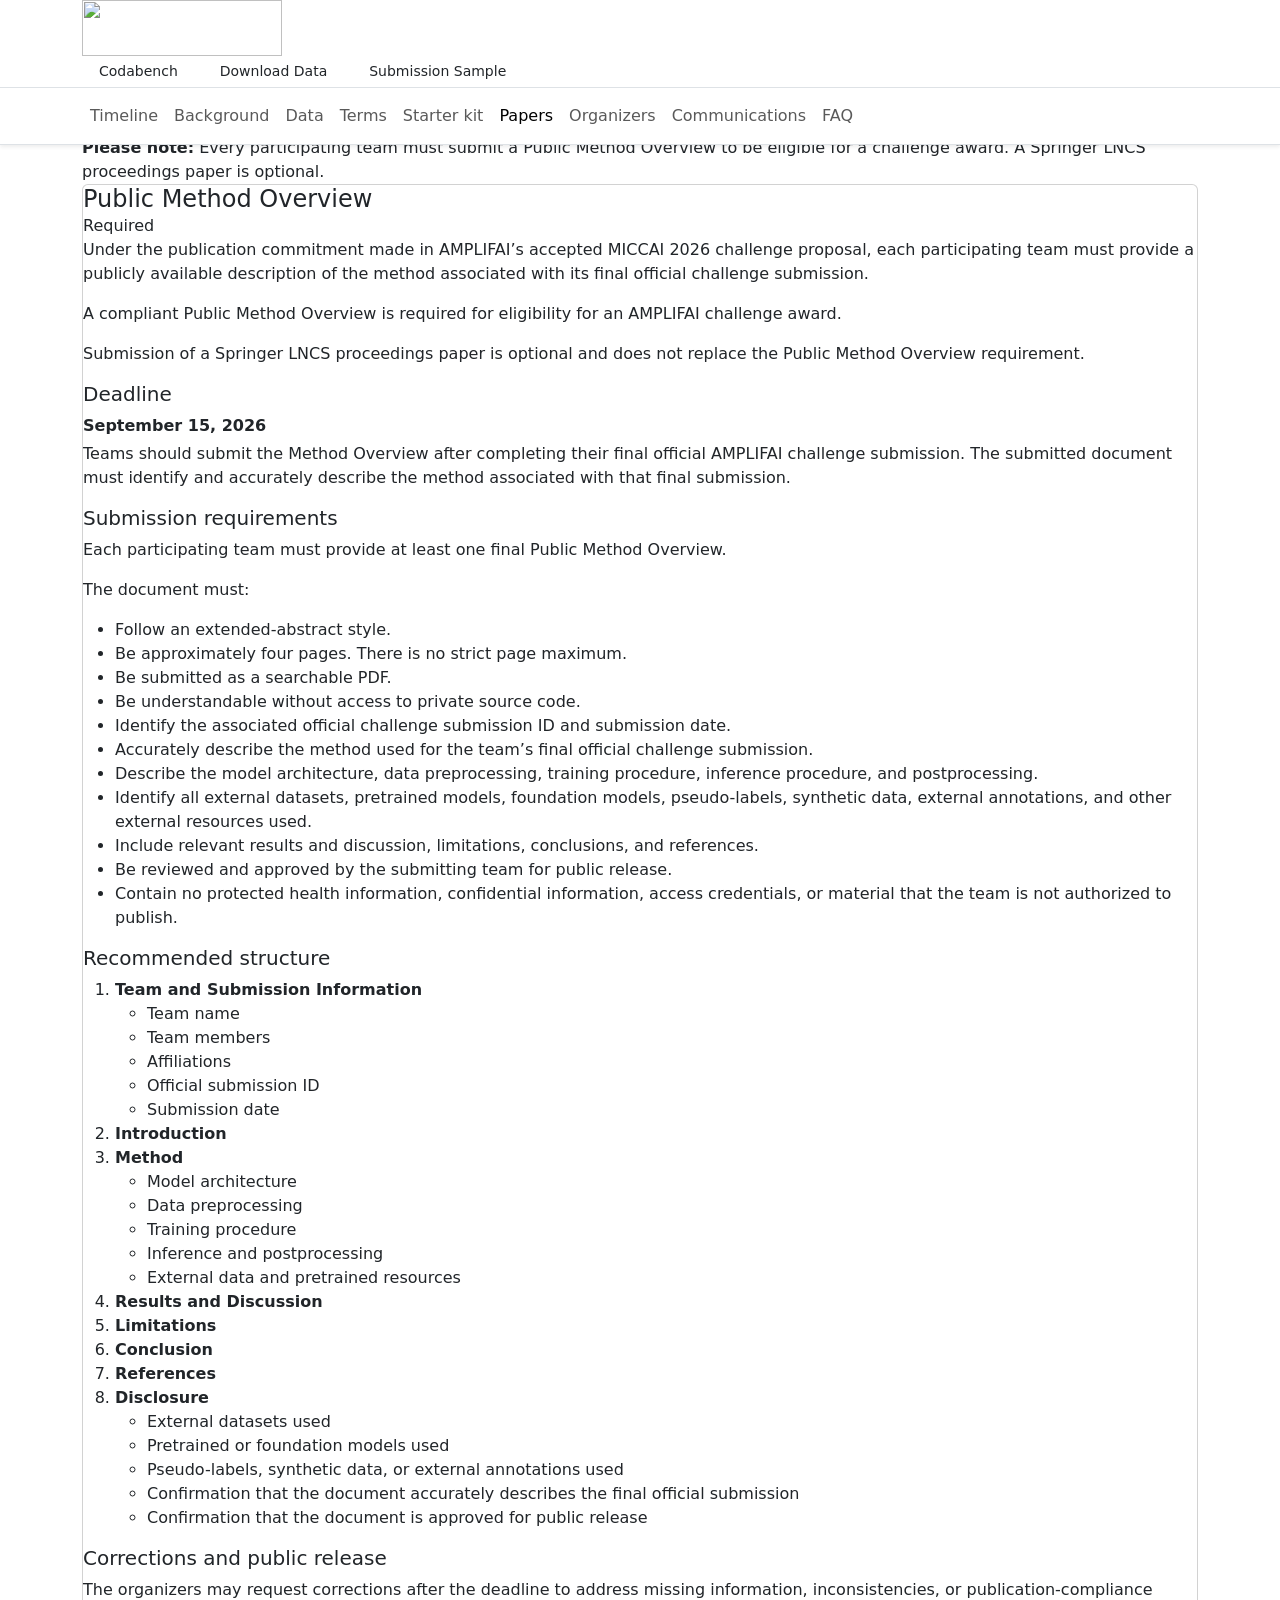
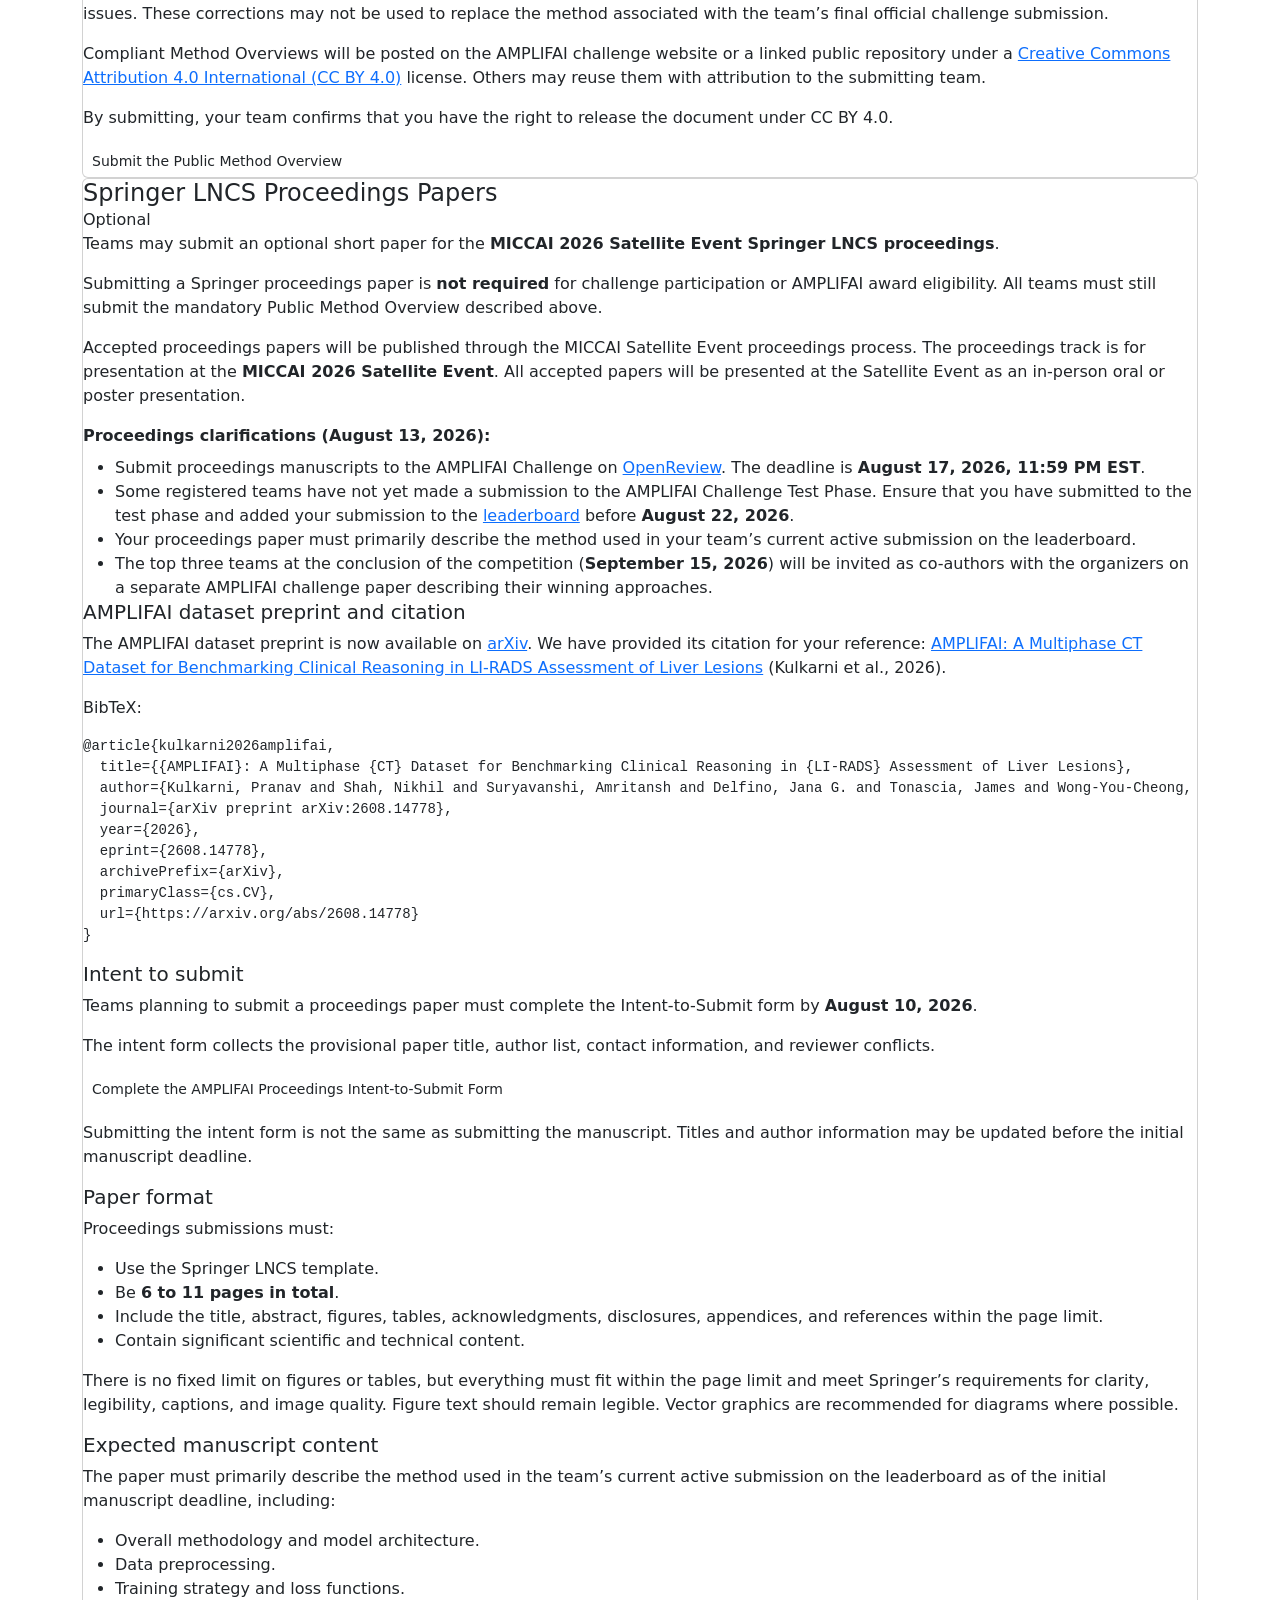
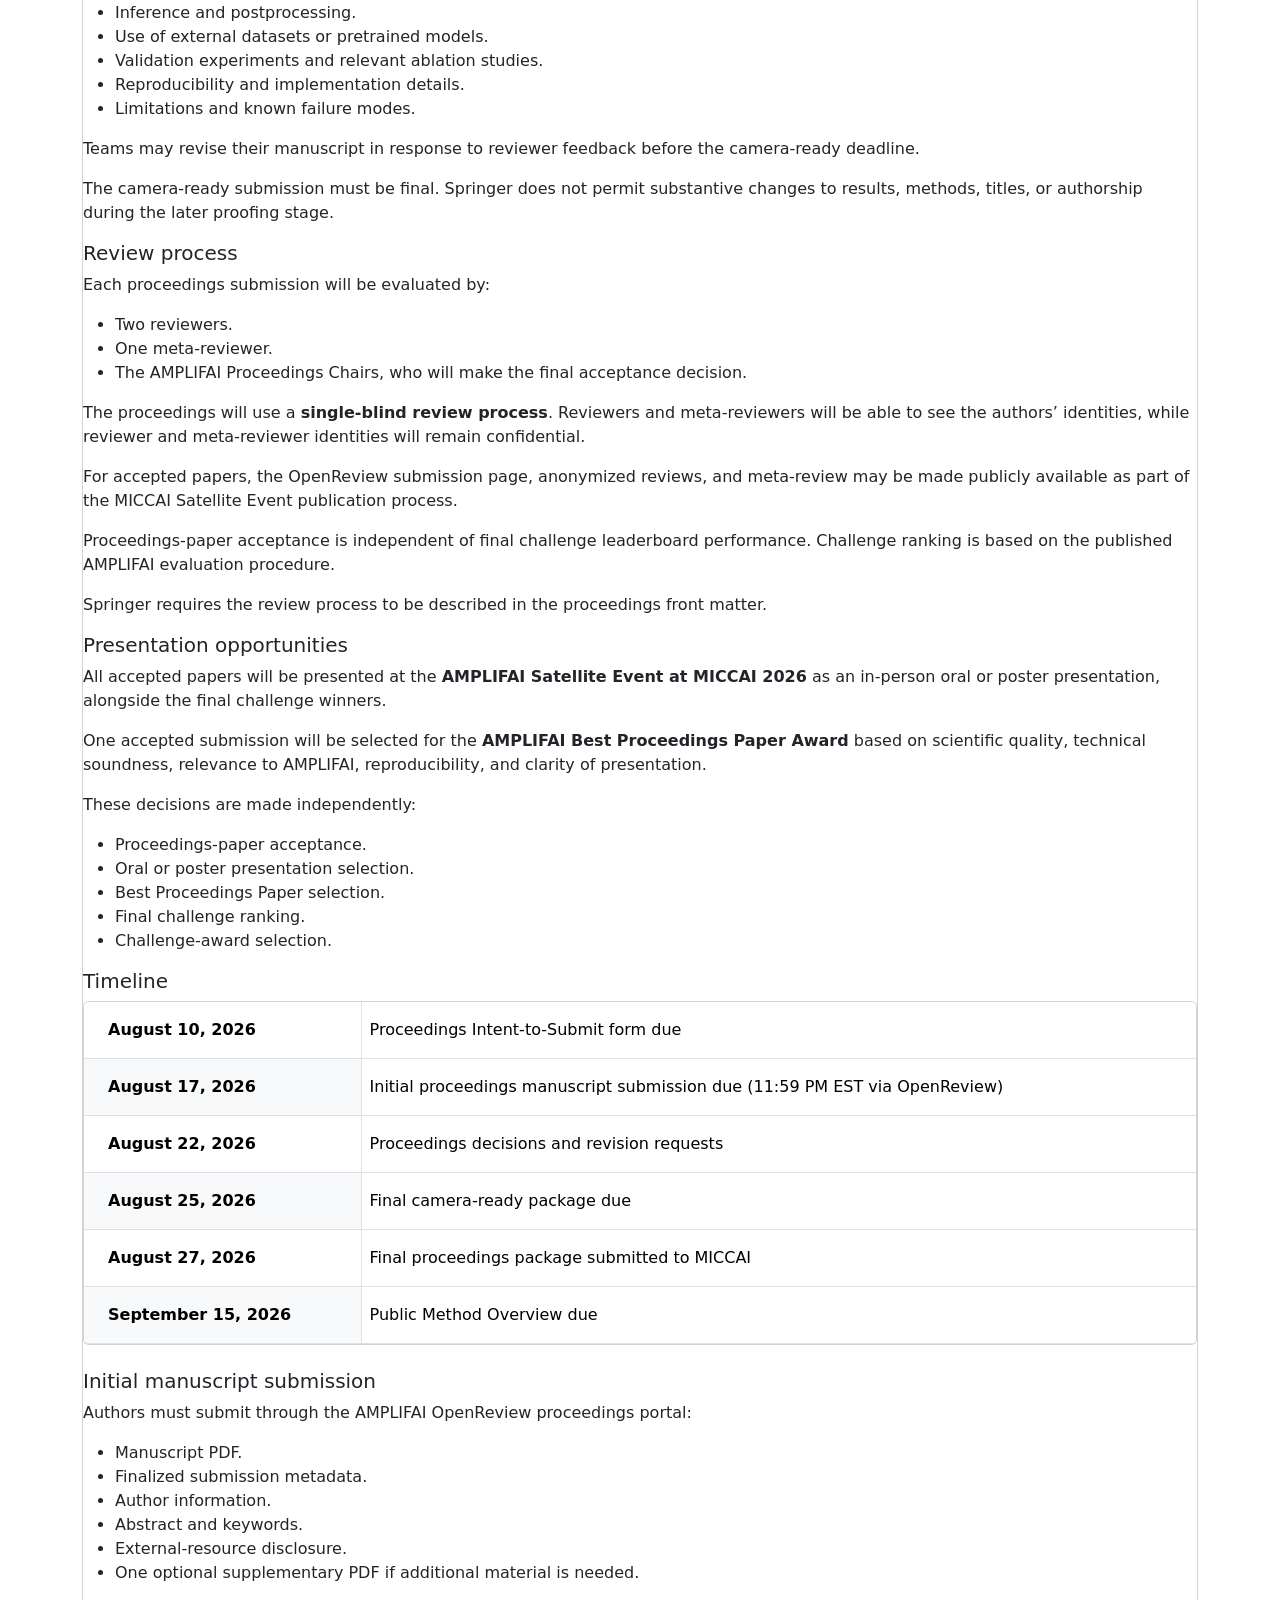
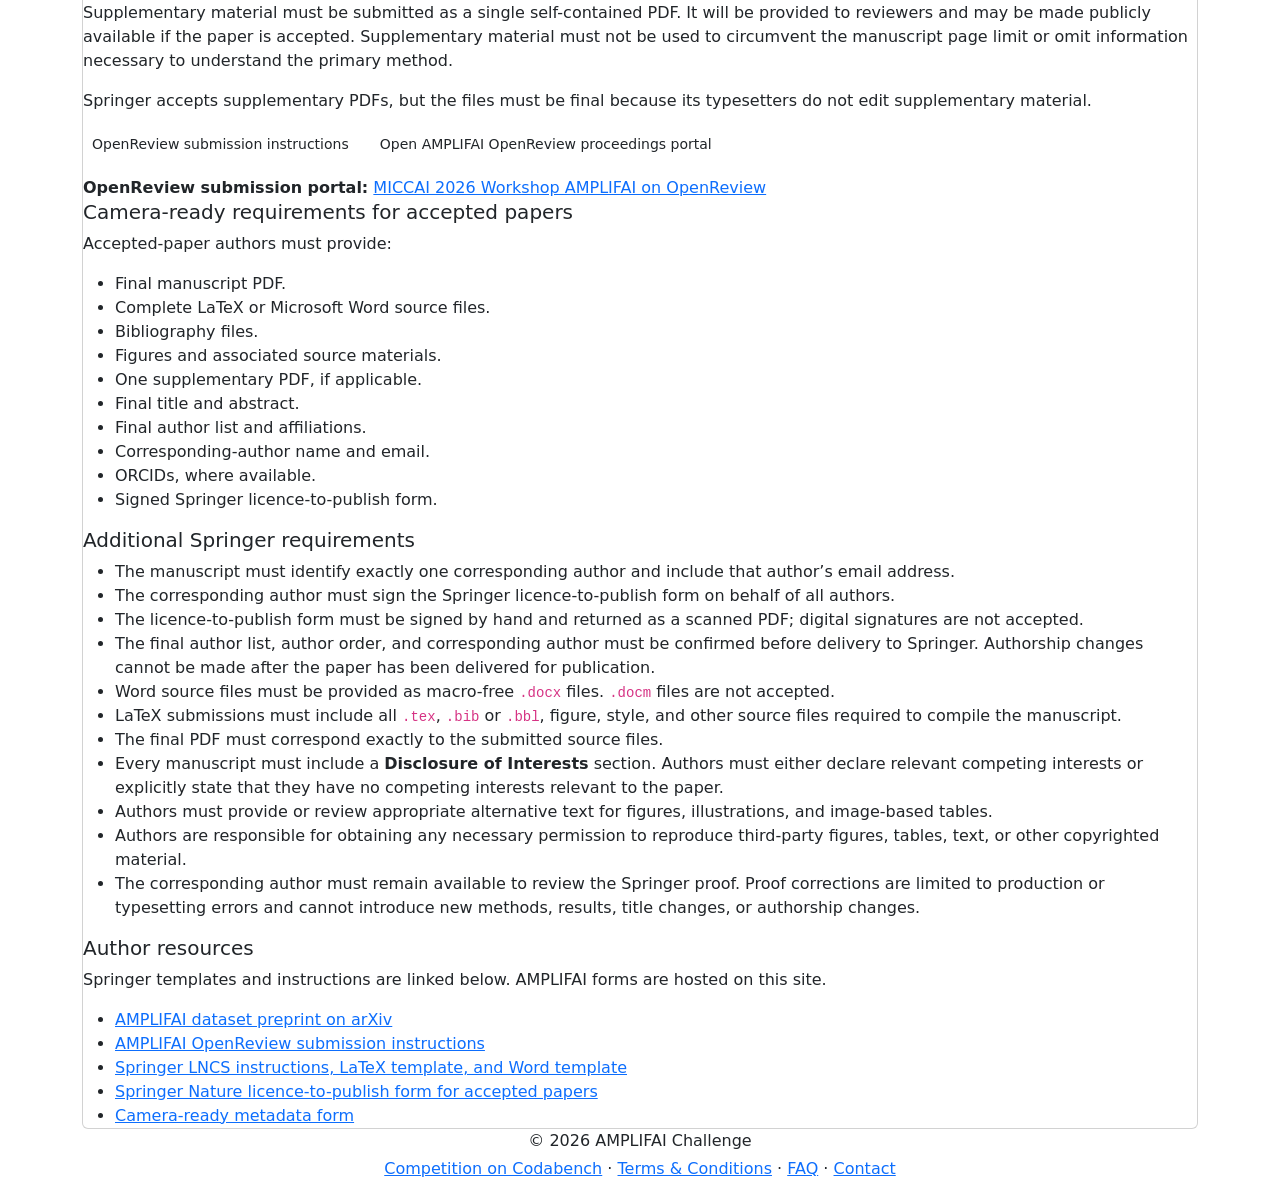
==== papers.html @ d0c2d59b "Updated licence to publish" ====
<!DOCTYPE html>
<html lang="en">
  <head>
    <meta charset="utf-8" />
    <meta name="viewport" content="width=device-width, initial-scale=1" />
    <title>Papers - AMPLIFAI Challenge</title>
    <link rel="icon" href="assets/img/favicon.svg" type="image/svg+xml" />
    <link rel="icon" href="assets/img/favicon.png" type="image/png" />
    <link rel="apple-touch-icon" href="assets/img/favicon.png" />

    <link rel="preconnect" href="https://fonts.googleapis.com" />
    <link rel="preconnect" href="https://fonts.gstatic.com" crossorigin />
    <link
      href="https://fonts.googleapis.com/css2?family=Outfit:wght@500;700&family=Source+Sans+3:wght@400;600&display=swap"
      rel="stylesheet"
    />
    <link
      href="https://cdn.jsdelivr.net/npm/bootstrap@5.3.3/dist/css/bootstrap.min.css"
      rel="stylesheet"
      integrity="sha384-QWTKZyjpPEjISv5WaRU9OFeRpok6YctnYmDr5pNlyT2bRjXh0JMhjY6hW+ALEwIH"
      crossorigin="anonymous"
    />
    <link href="assets/css/style.css" rel="stylesheet" />
  </head>
  <body>
    <header class="site-header fixed-top bg-white shadow-sm">
      <div class="site-header-top border-bottom">
        <div class="container site-header-top-inner">
          <a class="navbar-brand py-0" href="index.html" aria-label="AMPLIFAI - Home">
          <img
            src="assets/img/logo-mini-light.svg"
            alt=""
            width="200"
            height="56"
            class="navbar-brand-logo"
            decoding="async"
          />
        </a>
          <div class="site-header-actions d-none d-lg-flex flex-wrap gap-2">
            <a
              class="btn btn-amplifai btn-sm px-3"
              href="https://www.codabench.org/competitions/14290/"
              target="_blank"
              rel="noopener noreferrer"
              >Codabench</a
            >
            <a
              class="btn btn-amplifai btn-sm px-3"
              href="https://huggingface.co/datasets/UM-IHC-CA2i/AMPLIFAI"
              target="_blank"
              rel="noopener noreferrer"
              >Download Data</a
            >
            <a
              class="btn btn-amplifai btn-sm px-3"
              href="https://github.com/UM2ii/amplifai-codabench"
              target="_blank"
              rel="noopener noreferrer"
              >Submission Sample</a
            >
          </div>
          <button
            class="navbar-toggler site-header-toggler d-lg-none"
            type="button"
            data-bs-toggle="collapse"
            data-bs-target="#siteNavCollapse"
            aria-controls="siteNavCollapse"
            aria-expanded="false"
            aria-label="Toggle navigation"
          >
            <span class="navbar-toggler-icon"></span>
          </button>
        </div>
      </div>
      <nav class="site-header-nav navbar navbar-expand-lg navbar-light border-bottom">
        <div class="container">
          <div class="collapse navbar-collapse" id="siteNavCollapse">
            <ul class="navbar-nav site-header-nav-links me-auto mb-2 mb-lg-0">
            <li class="nav-item"><a class="nav-link" href="timeline.html">Timeline</a></li>
            <li class="nav-item"><a class="nav-link" href="background.html">Background</a></li>
            <li class="nav-item"><a class="nav-link" href="data.html">Data</a></li>
            <li class="nav-item"><a class="nav-link" href="rules.html">Terms</a></li>
            <li class="nav-item"><a class="nav-link" href="starter-kit.html">Starter kit</a></li>
            <li class="nav-item">
              <a class="nav-link active" aria-current="page" href="papers.html">Papers</a>
            </li>
            <li class="nav-item"><a class="nav-link" href="organizers.html">Organizers</a></li>
            <li class="nav-item"><a class="nav-link" href="communications.html">Communications</a></li>
            <li class="nav-item"><a class="nav-link" href="faq.html">FAQ</a></li>
          </ul>
            <div class="site-header-actions site-header-actions--mobile d-lg-none pb-3 pt-1">
              <a
                class="btn btn-amplifai btn-sm px-3"
                href="https://www.codabench.org/competitions/14290/"
                target="_blank"
                rel="noopener noreferrer"
                >Codabench</a
              >
              <a
                class="btn btn-amplifai btn-sm px-3"
                href="https://huggingface.co/datasets/UM-IHC-CA2i/AMPLIFAI"
                target="_blank"
                rel="noopener noreferrer"
                >Download Data</a
              >
              <a
                class="btn btn-amplifai btn-sm px-3"
                href="https://github.com/UM2ii/amplifai-codabench"
                target="_blank"
                rel="noopener noreferrer"
                >Submission Sample</a
              >
            </div>
          </div>
        </div>
      </nav>
    </header>

    <div class="announcement-banner" role="status">
      <div class="container text-center">
        <a class="announcement-banner-link" href="communications.html#proceedings-clarifications">
          Important Notice, Please Read: August 13, 2026 - Proceedings clarifications and dataset preprint now available
        </a>
      </div>
    </div>

    <main class="container section-block papers-page">
      <h1 class="display-font fw-bold mb-3">Papers</h1>
      <p class="text-muted-amplifai papers-intro mb-4">
        Publication and documentation requirements for participating teams.
      </p>

      <aside class="papers-notice anchor-offset" id="papers-distinction" role="note">
        <p class="mb-0">
          <strong>Please note:</strong> Every participating team must submit a Public Method Overview to be eligible for
          a challenge award. A Springer LNCS proceedings paper is optional.
        </p>
      </aside>

      <article class="papers-section papers-section--required card card-amplifai anchor-offset" id="method-overview">
        <div class="papers-section-header">
          <h2 class="display-font h4 mb-0">Public Method Overview</h2>
          <span class="papers-badge papers-badge--required">Required</span>
        </div>
        <div class="papers-section-body rules-prose">
          <p>
            Under the publication commitment made in AMPLIFAI&rsquo;s accepted MICCAI 2026 challenge proposal, each
            participating team must provide a publicly available description of the method associated with its final
            official challenge submission.
          </p>
          <p>
            A compliant Public Method Overview is required for eligibility for an AMPLIFAI challenge award.
          </p>
          <p>
            Submission of a Springer LNCS proceedings paper is optional and does not replace the Public Method Overview
            requirement.
          </p>

          <h3 class="display-font h5">Deadline</h3>
          <p class="papers-deadline mb-1">
            <strong>September 15, 2026</strong>
          </p>
          <p>
            Teams should submit the Method Overview after completing their final official AMPLIFAI challenge submission.
            The submitted document must identify and accurately describe the method associated with that final
            submission.
          </p>

          <h3 class="display-font h5">Submission requirements</h3>
          <p>Each participating team must provide at least one final Public Method Overview.</p>
          <p>The document must:</p>
          <ul>
            <li>Follow an extended-abstract style.</li>
            <li>Be approximately four pages. There is no strict page maximum.</li>
            <li>Be submitted as a searchable PDF.</li>
            <li>Be understandable without access to private source code.</li>
            <li>Identify the associated official challenge submission ID and submission date.</li>
            <li>
              Accurately describe the method used for the team&rsquo;s final official challenge submission.
            </li>
            <li>
              Describe the model architecture, data preprocessing, training procedure, inference procedure, and
              postprocessing.
            </li>
            <li>
              Identify all external datasets, pretrained models, foundation models, pseudo-labels, synthetic data,
              external annotations, and other external resources used.
            </li>
            <li>Include relevant results and discussion, limitations, conclusions, and references.</li>
            <li>Be reviewed and approved by the submitting team for public release.</li>
            <li>
              Contain no protected health information, confidential information, access credentials, or material that
              the team is not authorized to publish.
            </li>
          </ul>

          <h3 class="display-font h5">Recommended structure</h3>
          <ol>
            <li>
              <strong>Team and Submission Information</strong>
              <ul>
                <li>Team name</li>
                <li>Team members</li>
                <li>Affiliations</li>
                <li>Official submission ID</li>
                <li>Submission date</li>
              </ul>
            </li>
            <li><strong>Introduction</strong></li>
            <li>
              <strong>Method</strong>
              <ul>
                <li>Model architecture</li>
                <li>Data preprocessing</li>
                <li>Training procedure</li>
                <li>Inference and postprocessing</li>
                <li>External data and pretrained resources</li>
              </ul>
            </li>
            <li><strong>Results and Discussion</strong></li>
            <li><strong>Limitations</strong></li>
            <li><strong>Conclusion</strong></li>
            <li><strong>References</strong></li>
            <li>
              <strong>Disclosure</strong>
              <ul>
                <li>External datasets used</li>
                <li>Pretrained or foundation models used</li>
                <li>Pseudo-labels, synthetic data, or external annotations used</li>
                <li>Confirmation that the document accurately describes the final official submission</li>
                <li>Confirmation that the document is approved for public release</li>
              </ul>
            </li>
          </ol>

          <h3 class="display-font h5">Corrections and public release</h3>
          <p>
            The organizers may request corrections after the deadline to address missing information, inconsistencies, or
            publication-compliance issues. These corrections may not be used to replace the method associated with the
            team&rsquo;s final official challenge submission.
          </p>
          <p>
            Compliant Method Overviews will be posted on the AMPLIFAI challenge website or a linked public repository
            under a
            <a href="https://creativecommons.org/licenses/by/4.0/" target="_blank" rel="noopener noreferrer"
              >Creative Commons Attribution 4.0 International (CC BY 4.0)</a
            >
            license. Others may reuse them with attribution to the submitting team.
          </p>
          <p>
            By submitting, your team confirms that you have the right to release the document under CC BY 4.0.
          </p>

          <p class="mb-0">
            <a
              class="btn btn-amplifai btn-sm"
              href="https://docs.google.com/forms/d/e/1FAIpQLSfCjoJYpPPB8gyIJskEM1za3HLZ7NtoFDvAZ9DZg1q2NMXMEQ/viewform?usp=dialog"
              target="_blank"
              rel="noopener noreferrer"
              >Submit the Public Method Overview</a
            >
          </p>
        </div>
      </article>

      <article class="papers-section papers-section--optional card card-amplifai anchor-offset" id="springer-proceedings">
        <div class="papers-section-header">
          <h2 class="display-font h4 mb-0">Springer LNCS Proceedings Papers</h2>
          <span class="papers-badge papers-badge--optional">Optional</span>
        </div>
        <div class="papers-section-body rules-prose">
          <p>
            Teams may submit an optional short paper for the
            <strong>MICCAI 2026 Satellite Event Springer LNCS proceedings</strong>.
          </p>
          <p>
            Submitting a Springer proceedings paper is <strong>not required</strong> for challenge participation or
            AMPLIFAI award eligibility. All teams must still submit the mandatory Public Method Overview described above.
          </p>
          <p>
            Accepted proceedings papers will be published through the MICCAI Satellite Event proceedings process. The
            proceedings track is for presentation at the <strong>MICCAI 2026 Satellite Event</strong>. All accepted
            papers will be presented at the Satellite Event as an in-person oral or poster presentation.
          </p>

          <aside class="papers-notice anchor-offset" id="proceedings-clarifications" role="note">
            <p class="mb-2"><strong>Proceedings clarifications (August 13, 2026):</strong></p>
            <ul class="mb-0">
              <li>
                Submit proceedings manuscripts to the AMPLIFAI Challenge on
                <a
                  href="https://openreview.net/group?id=MICCAI.org/2026/Workshop/AMPLIFAI"
                  target="_blank"
                  rel="noopener noreferrer"
                  >OpenReview</a
                >. The deadline is <strong>August 17, 2026, 11:59&nbsp;PM EST</strong>.
              </li>
              <li>
                Some registered teams have not yet made a submission to the AMPLIFAI Challenge Test Phase. Ensure that
                you have submitted to the test phase and added your submission to the
                <a
                  href="https://www.codabench.org/competitions/14290/"
                  target="_blank"
                  rel="noopener noreferrer"
                  >leaderboard</a
                >
                before <strong>August 22, 2026</strong>.
              </li>
              <li>
                Your proceedings paper must primarily describe the method used in your team&rsquo;s current active
                submission on the leaderboard.
              </li>
              <li>
                The top three teams at the conclusion of the competition (<strong>September 15, 2026</strong>) will be
                invited as co-authors with the organizers on a separate AMPLIFAI challenge paper describing their
                winning approaches.
              </li>
            </ul>
          </aside>

          <h3 class="display-font h5 anchor-offset" id="dataset-citation">AMPLIFAI dataset preprint and citation</h3>
          <p>
            The AMPLIFAI dataset preprint is now available on
            <a href="https://arxiv.org/abs/2608.14778" target="_blank" rel="noopener noreferrer">arXiv</a>. We have
            provided its citation for your reference:
            <a href="https://arxiv.org/abs/2608.14778" target="_blank" rel="noopener noreferrer"
              >AMPLIFAI: A Multiphase CT Dataset for Benchmarking Clinical Reasoning in LI-RADS Assessment of Liver
              Lesions</a
            >
            (Kulkarni et al., 2026).
          </p>
          <p>BibTeX:</p>
          <pre class="papers-bibtex"><code>@article{kulkarni2026amplifai,
  title={{AMPLIFAI}: A Multiphase {CT} Dataset for Benchmarking Clinical Reasoning in {LI-RADS} Assessment of Liver Lesions},
  author={Kulkarni, Pranav and Shah, Nikhil and Suryavanshi, Amritansh and Delfino, Jana G. and Tonascia, James and Wong-You-Cheong, Jade and Lane, Barton and Chirico, Joseph and Hirsch, Jeffrey D. and Li, Ang and Huang, Heng and Doo, Florence X.},
  journal={arXiv preprint arXiv:2608.14778},
  year={2026},
  eprint={2608.14778},
  archivePrefix={arXiv},
  primaryClass={cs.CV},
  url={https://arxiv.org/abs/2608.14778}
}</code></pre>

          <h3 class="display-font h5">Intent to submit</h3>
          <p>
            Teams planning to submit a proceedings paper must complete the Intent-to-Submit form by
            <strong>August 10, 2026</strong>.
          </p>
          <p>
            The intent form collects the provisional paper title, author list, contact information, and reviewer
            conflicts.
          </p>
          <p>
            <a
              class="btn btn-amplifai btn-sm"
              href="https://docs.google.com/forms/d/e/1FAIpQLSdPoj2KrAIuU8OSubARUV91o8g7D3FuYxosWw_IzrdBpeMoiQ/viewform?usp=dialog"
              target="_blank"
              rel="noopener noreferrer"
              >Complete the AMPLIFAI Proceedings Intent-to-Submit Form</a
            >
          </p>
          <p>
            Submitting the intent form is not the same as submitting the manuscript. Titles and author information may be
            updated before the initial manuscript deadline.
          </p>

          <h3 class="display-font h5">Paper format</h3>
          <p>Proceedings submissions must:</p>
          <ul>
            <li>Use the Springer LNCS template.</li>
            <li>Be <strong>6 to 11 pages in total</strong>.</li>
            <li>
              Include the title, abstract, figures, tables, acknowledgments, disclosures, appendices, and references within
              the page limit.
            </li>
            <li>Contain significant scientific and technical content.</li>
          </ul>
          <p>
            There is no fixed limit on figures or tables, but everything must fit within the page limit and meet
            Springer&rsquo;s requirements for clarity, legibility, captions, and image quality. Figure text should
            remain legible. Vector graphics are recommended for diagrams where possible.
          </p>

          <h3 class="display-font h5">Expected manuscript content</h3>
          <p>
            The paper must primarily describe the method used in the team&rsquo;s current active submission on the
            leaderboard as of the initial manuscript deadline, including:
          </p>
          <ul>
            <li>Overall methodology and model architecture.</li>
            <li>Data preprocessing.</li>
            <li>Training strategy and loss functions.</li>
            <li>Inference and postprocessing.</li>
            <li>Use of external datasets or pretrained models.</li>
            <li>Validation experiments and relevant ablation studies.</li>
            <li>Reproducibility and implementation details.</li>
            <li>Limitations and known failure modes.</li>
          </ul>
          <p>
            Teams may revise their manuscript in response to reviewer feedback before the camera-ready deadline.
          </p>
          <p>
            The camera-ready submission must be final. Springer does not permit substantive changes to results, methods,
            titles, or authorship during the later proofing stage.
          </p>

          <h3 class="display-font h5">Review process</h3>
          <p>Each proceedings submission will be evaluated by:</p>
          <ul>
            <li>Two reviewers.</li>
            <li>One meta-reviewer.</li>
            <li>The AMPLIFAI Proceedings Chairs, who will make the final acceptance decision.</li>
          </ul>
          <p>
            The proceedings will use a <strong>single-blind review process</strong>. Reviewers and meta-reviewers will be
            able to see the authors&rsquo; identities, while reviewer and meta-reviewer identities will remain
            confidential.
          </p>
          <p>
            For accepted papers, the OpenReview submission page, anonymized reviews, and meta-review may be made
            publicly available as part of the MICCAI Satellite Event publication process.
          </p>
          <p>
            Proceedings-paper acceptance is independent of final challenge leaderboard performance. Challenge ranking is
            based on the published AMPLIFAI evaluation procedure.
          </p>
          <p>
            Springer requires the review process to be described in the proceedings front matter.
          </p>

          <h3 class="display-font h5">Presentation opportunities</h3>
          <p>
            All accepted papers will be presented at the <strong>AMPLIFAI Satellite Event at MICCAI 2026</strong> as an
            in-person oral or poster presentation, alongside the final challenge winners.
          </p>
          <p>
            One accepted submission will be selected for the
            <strong>AMPLIFAI Best Proceedings Paper Award</strong> based on scientific quality, technical soundness,
            relevance to AMPLIFAI, reproducibility, and clarity of presentation.
          </p>
          <p>These decisions are made independently:</p>
          <ul>
            <li>Proceedings-paper acceptance.</li>
            <li>Oral or poster presentation selection.</li>
            <li>Best Proceedings Paper selection.</li>
            <li>Final challenge ranking.</li>
            <li>Challenge-award selection.</li>
          </ul>

          <h3 class="display-font h5">Timeline</h3>
          <div class="table-responsive card card-amplifai p-0 overflow-hidden mb-4">
            <table class="table table-timeline mb-0">
              <tbody>
                <tr>
                  <th class="ps-4 py-3 bg-white border-end">August 10, 2026</th>
                  <td class="py-3">Proceedings Intent-to-Submit form due</td>
                </tr>
                <tr>
                  <th class="ps-4 py-3 bg-light border-end">August 17, 2026</th>
                  <td class="py-3">Initial proceedings manuscript submission due (11:59&nbsp;PM EST via OpenReview)</td>
                </tr>
                <tr>
                  <th class="ps-4 py-3 bg-white border-end">August 22, 2026</th>
                  <td class="py-3">Proceedings decisions and revision requests</td>
                </tr>
                <tr>
                  <th class="ps-4 py-3 bg-light border-end">August 25, 2026</th>
                  <td class="py-3">Final camera-ready package due</td>
                </tr>
                <tr>
                  <th class="ps-4 py-3 bg-white border-end">August 27, 2026</th>
                  <td class="py-3">Final proceedings package submitted to MICCAI</td>
                </tr>
                <tr>
                  <th class="ps-4 py-3 bg-light border-end">September 15, 2026</th>
                  <td class="py-3">Public Method Overview due</td>
                </tr>
              </tbody>
            </table>
          </div>

          <h3 class="display-font h5">Initial manuscript submission</h3>
          <p>Authors must submit through the AMPLIFAI OpenReview proceedings portal:</p>
          <ul>
            <li>Manuscript PDF.</li>
            <li>Finalized submission metadata.</li>
            <li>Author information.</li>
            <li>Abstract and keywords.</li>
            <li>External-resource disclosure.</li>
            <li>One optional supplementary PDF if additional material is needed.</li>
          </ul>
          <p>
            Supplementary material must be submitted as a single self-contained PDF. It will be provided to reviewers and
            may be made publicly available if the paper is accepted. Supplementary material must not be used to circumvent
            the manuscript page limit or omit information necessary to understand the primary method.
          </p>
          <p>
            Springer accepts supplementary PDFs, but the files must be final because its typesetters do not edit
            supplementary material.
          </p>
          <p>
            <a class="btn btn-amplifai btn-sm me-2" href="openreview-instructions.html"
              >OpenReview submission instructions</a
            >
            <a
              class="btn btn-amplifai btn-sm"
              href="https://openreview.net/group?id=MICCAI.org/2026/Workshop/AMPLIFAI"
              target="_blank"
              rel="noopener noreferrer"
              >Open AMPLIFAI OpenReview proceedings portal</a
            >
          </p>
          <p class="mb-0">
            <strong>OpenReview submission portal:</strong>
            <a
              href="https://openreview.net/group?id=MICCAI.org/2026/Workshop/AMPLIFAI"
              target="_blank"
              rel="noopener noreferrer"
              >MICCAI 2026 Workshop AMPLIFAI on OpenReview</a
            >
          </p>

          <h3 class="display-font h5">Camera-ready requirements for accepted papers</h3>
          <p>Accepted-paper authors must provide:</p>
          <ul>
            <li>Final manuscript PDF.</li>
            <li>Complete LaTeX or Microsoft Word source files.</li>
            <li>Bibliography files.</li>
            <li>Figures and associated source materials.</li>
            <li>One supplementary PDF, if applicable.</li>
            <li>Final title and abstract.</li>
            <li>Final author list and affiliations.</li>
            <li>Corresponding-author name and email.</li>
            <li>ORCIDs, where available.</li>
            <li>Signed Springer licence-to-publish form.</li>
          </ul>

          <h3 class="display-font h5">Additional Springer requirements</h3>
          <ul>
            <li>
              The manuscript must identify exactly one corresponding author and include that author&rsquo;s email address.
            </li>
            <li>
              The corresponding author must sign the Springer licence-to-publish form on behalf of all authors.
            </li>
            <li>
              The licence-to-publish form must be signed by hand and returned as a scanned PDF; digital signatures are
              not accepted.
            </li>
            <li>
              The final author list, author order, and corresponding author must be confirmed before delivery to
              Springer. Authorship changes cannot be made after the paper has been delivered for publication.
            </li>
            <li>Word source files must be provided as macro-free <code>.docx</code> files. <code>.docm</code> files are not accepted.</li>
            <li>
              LaTeX submissions must include all <code>.tex</code>, <code>.bib</code> or <code>.bbl</code>, figure,
              style, and other source files required to compile the manuscript.
            </li>
            <li>The final PDF must correspond exactly to the submitted source files.</li>
            <li>
              Every manuscript must include a <strong>Disclosure of Interests</strong> section. Authors must either
              declare relevant competing interests or explicitly state that they have no competing interests relevant to
              the paper.
            </li>
            <li>
              Authors must provide or review appropriate alternative text for figures, illustrations, and image-based
              tables.
            </li>
            <li>
              Authors are responsible for obtaining any necessary permission to reproduce third-party figures, tables,
              text, or other copyrighted material.
            </li>
            <li>
              The corresponding author must remain available to review the Springer proof. Proof corrections are limited
              to production or typesetting errors and cannot introduce new methods, results, title changes, or authorship
              changes.
            </li>
          </ul>
          <h3 class="display-font h5">Author resources</h3>
          <p>
            Springer templates and instructions are linked below. AMPLIFAI forms are hosted on this site.
          </p>
          <ul class="papers-downloads mb-0">
            <li>
              <a href="https://arxiv.org/abs/2608.14778" target="_blank" rel="noopener noreferrer"
                >AMPLIFAI dataset preprint on arXiv</a
              >
            </li>
            <li>
              <a href="openreview-instructions.html">AMPLIFAI OpenReview submission instructions</a>
            </li>
            <li>
              <a
                href="https://link.springer.com/series/558/information-for-authors-and-editors"
                target="_blank"
                rel="noopener noreferrer"
                >Springer LNCS instructions, LaTeX template, and Word template</a
              >
            </li>
            <li>
              <a
                href="assets/downloads/proceedings/springer-licence-to-publish-form.docx"
                download
                >Springer Nature licence-to-publish form for accepted papers</a
              >
            </li>
            <li>
              <a
                href="assets/downloads/proceedings/amplifai-camera-ready-metadata-form.docx"
                download
                >Camera-ready metadata form</a
              >
            </li>
          </ul>
        </div>
      </article>
    </main>

    <footer class="site-footer">
      <div class="container text-center">
        <p class="mb-1"><span id="y"></span> AMPLIFAI Challenge</p>
        <p class="mb-0">
          <a href="https://www.codabench.org/competitions/14290/" target="_blank" rel="noopener noreferrer"
            >Competition on Codabench</a
          >
          ·
          <a href="rules.html">Terms &amp; Conditions</a>
          ·
          <a href="faq.html">FAQ</a>
          ·
          <a href="mailto:amplifai@som.umaryland.edu">Contact</a>
        </p>
      </div>
    </footer>

    <script
      src="https://cdn.jsdelivr.net/npm/bootstrap@5.3.3/dist/js/bootstrap.bundle.min.js"
      integrity="sha384-YvpcrYf0tY3lHB60NNkmXc5s9fDVZLESaAA55NDzOxhy9GkcIdslK1eN7N6jIeHz"
      crossorigin="anonymous"
    ></script>
    <script>
      document.getElementById("y").textContent = "© " + new Date().getFullYear();
    </script>
  </body>
</html>
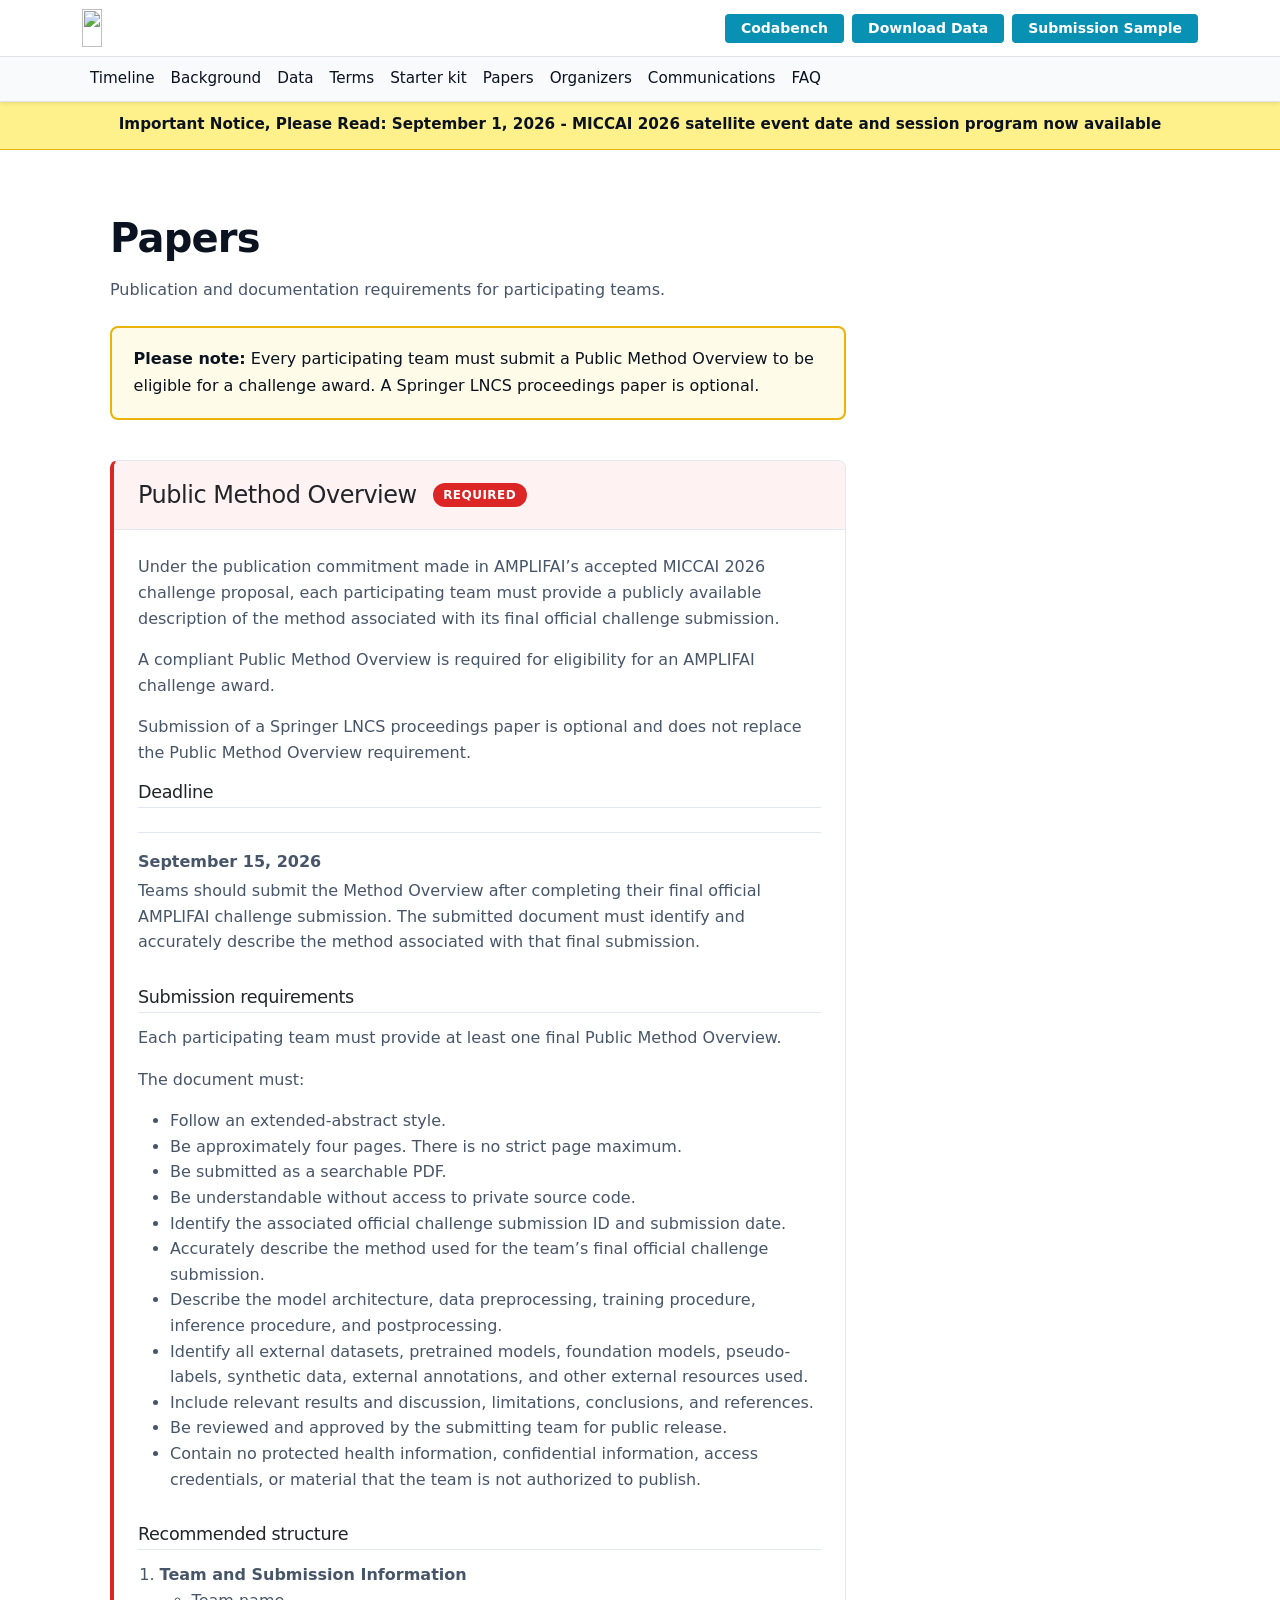
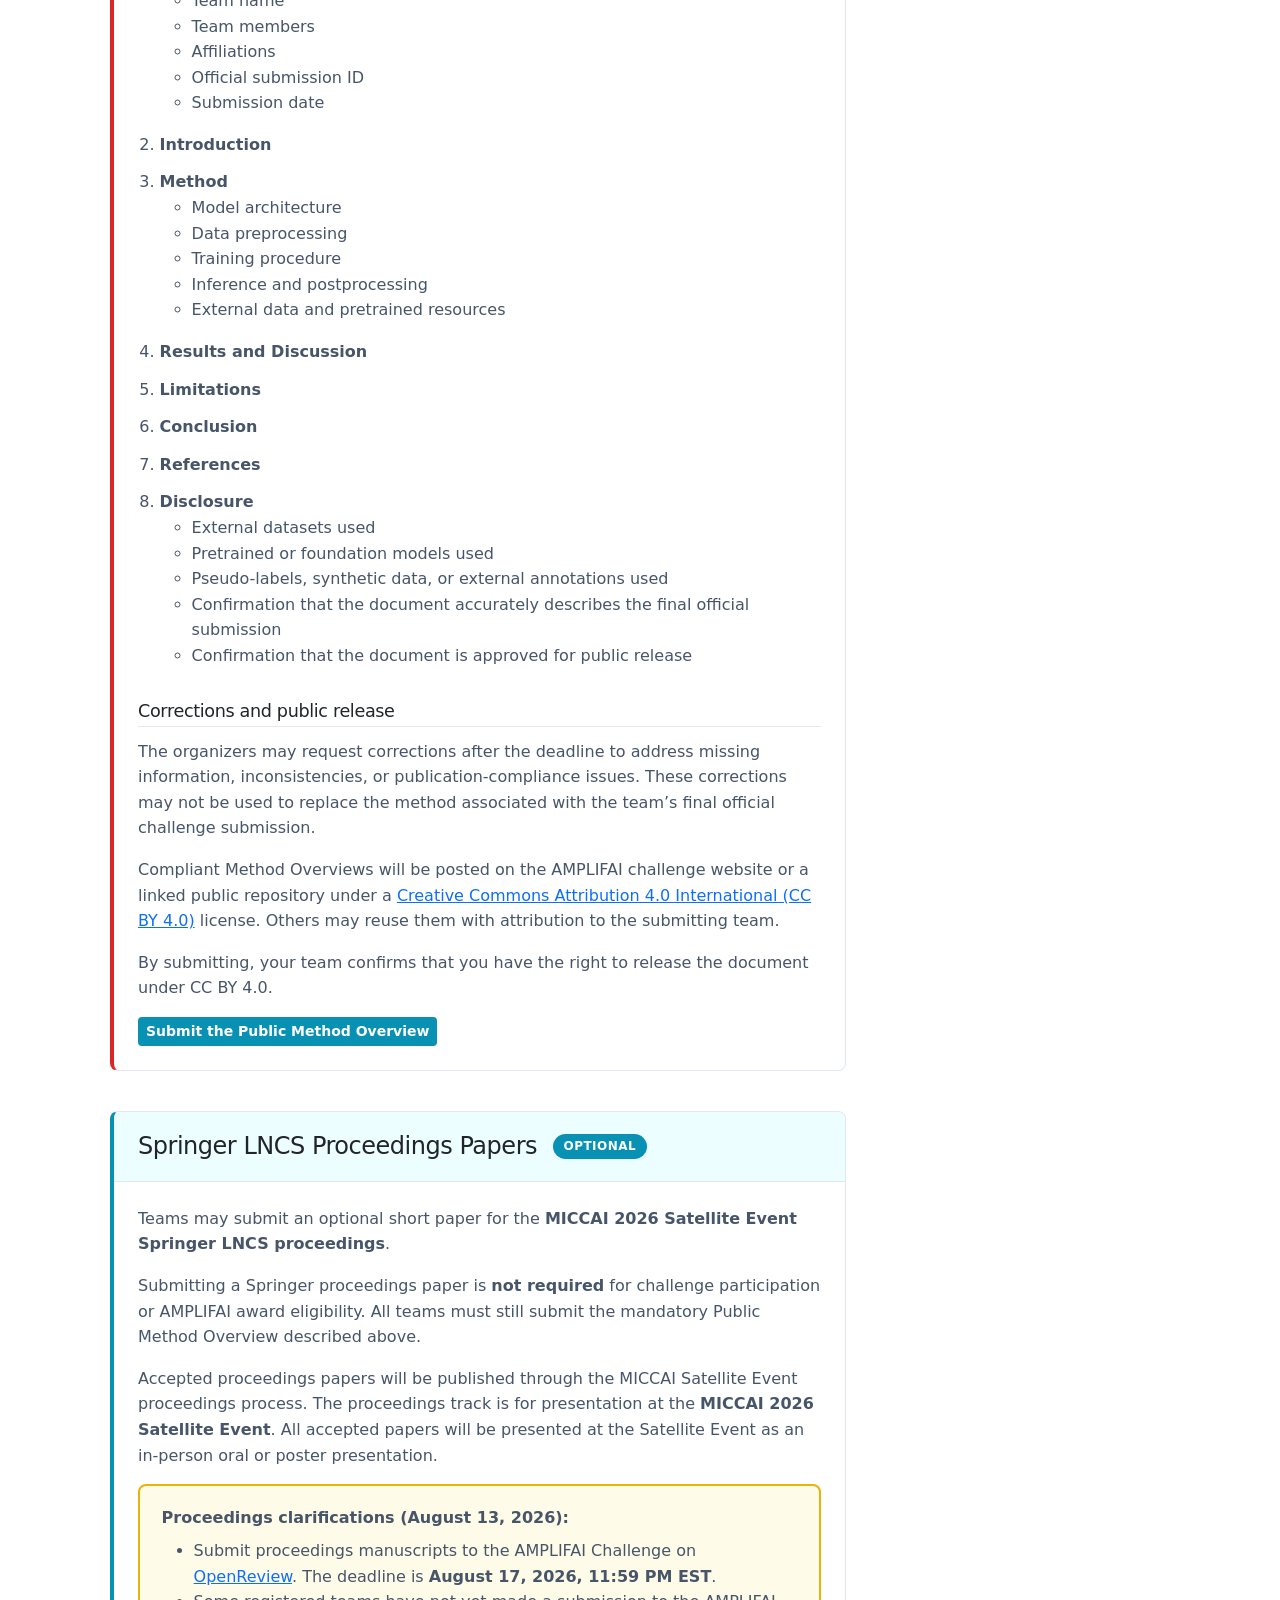
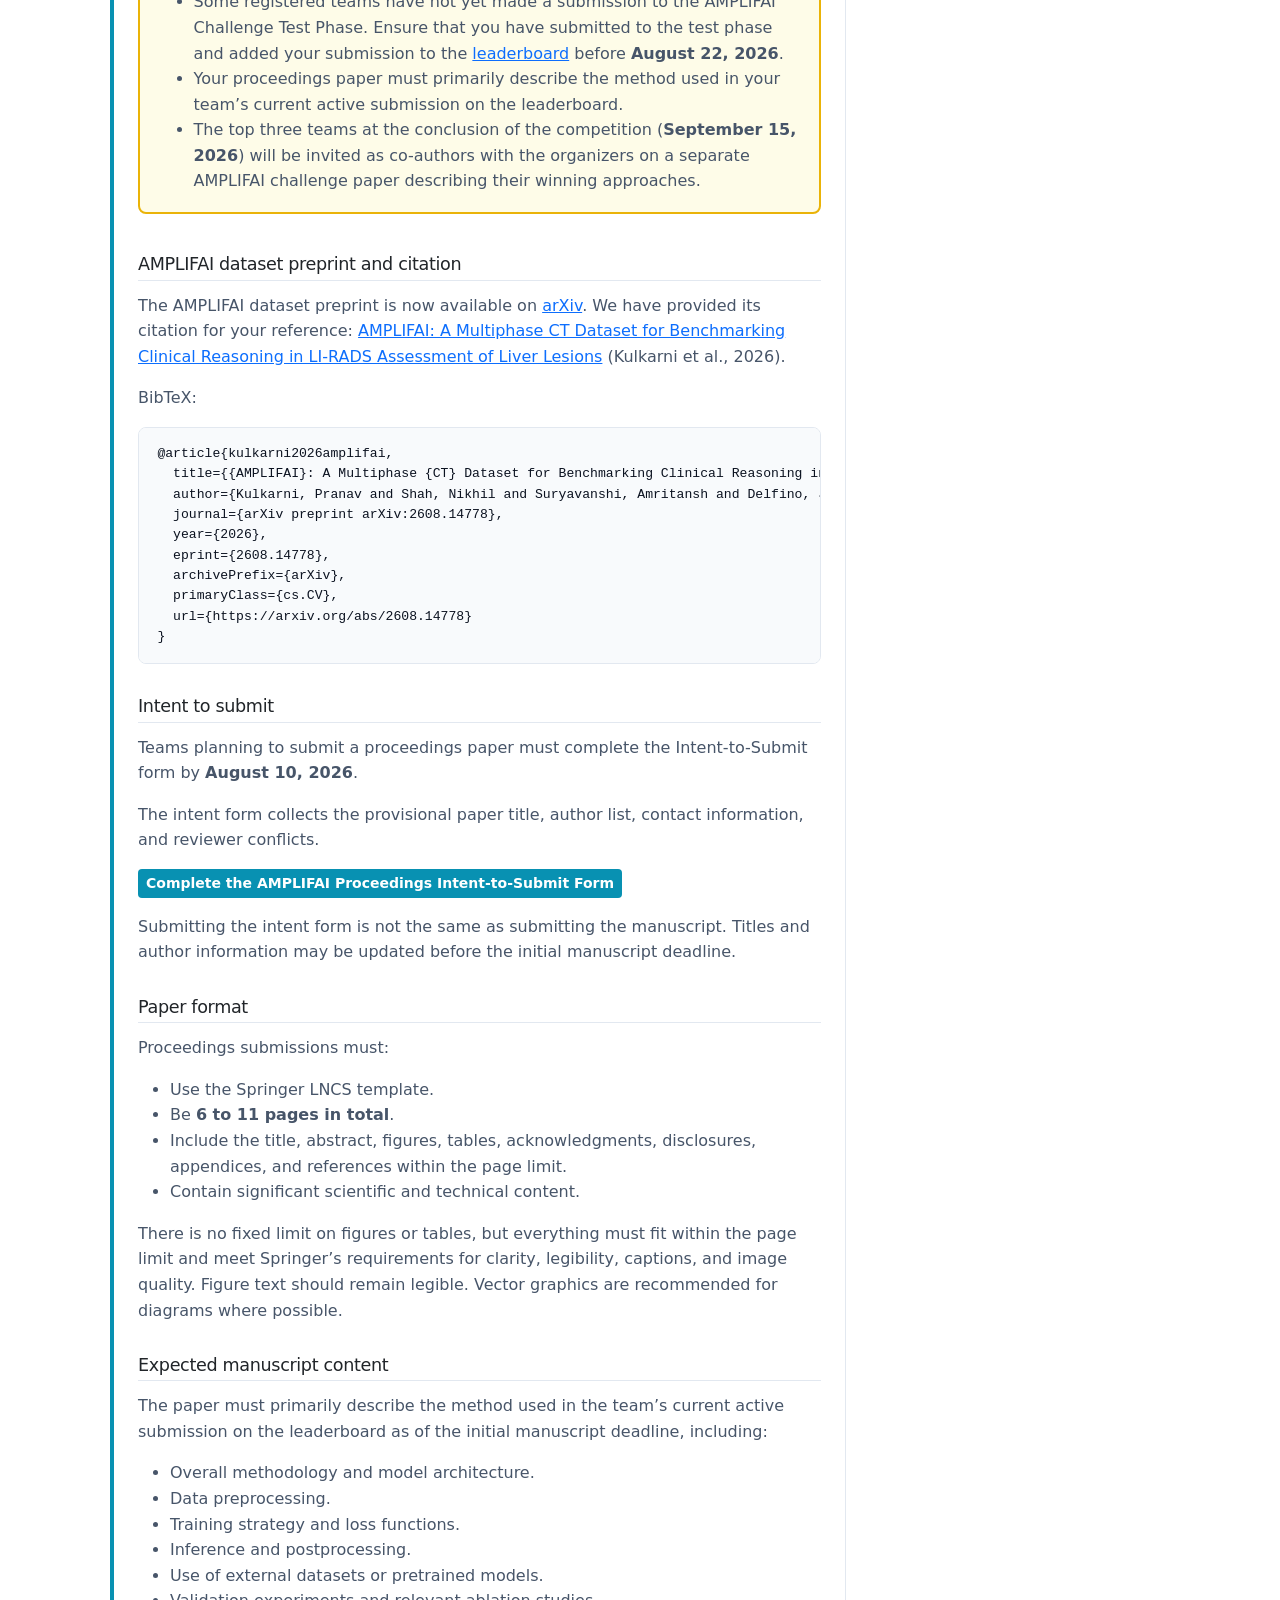
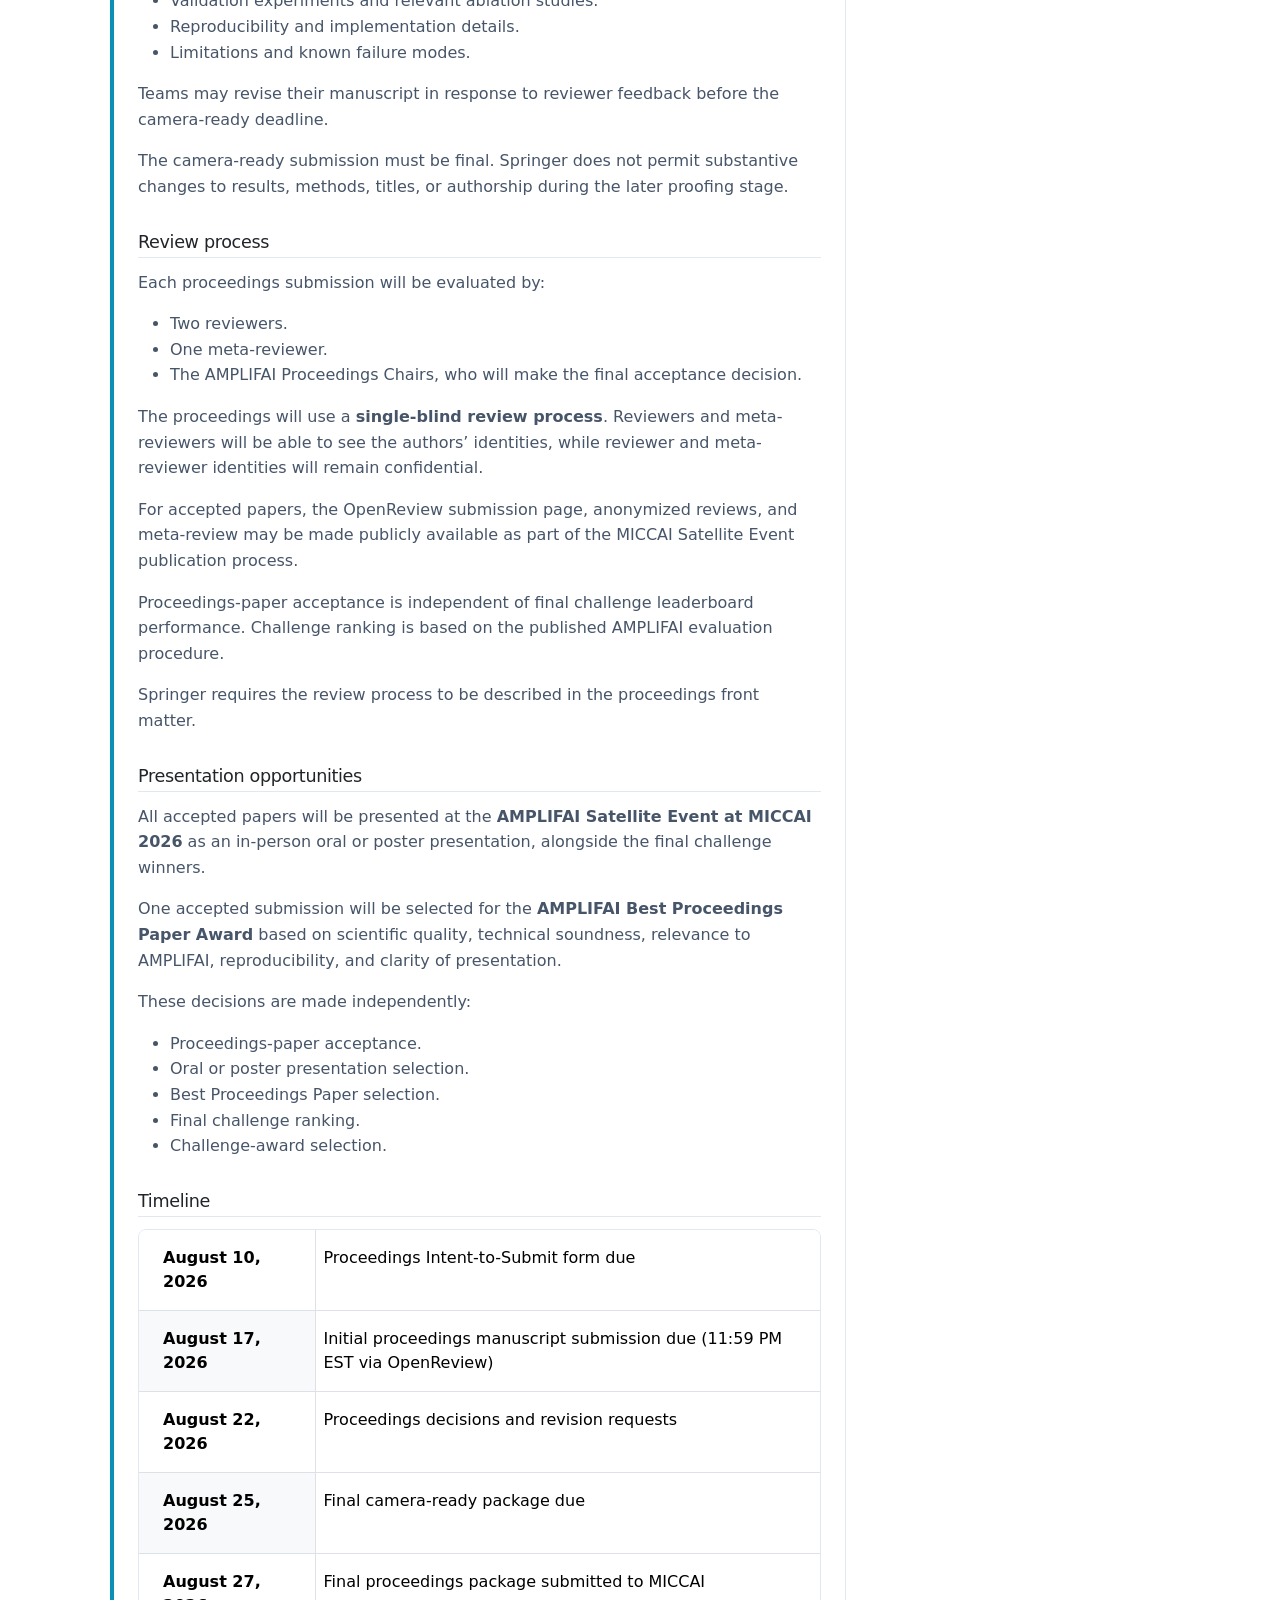
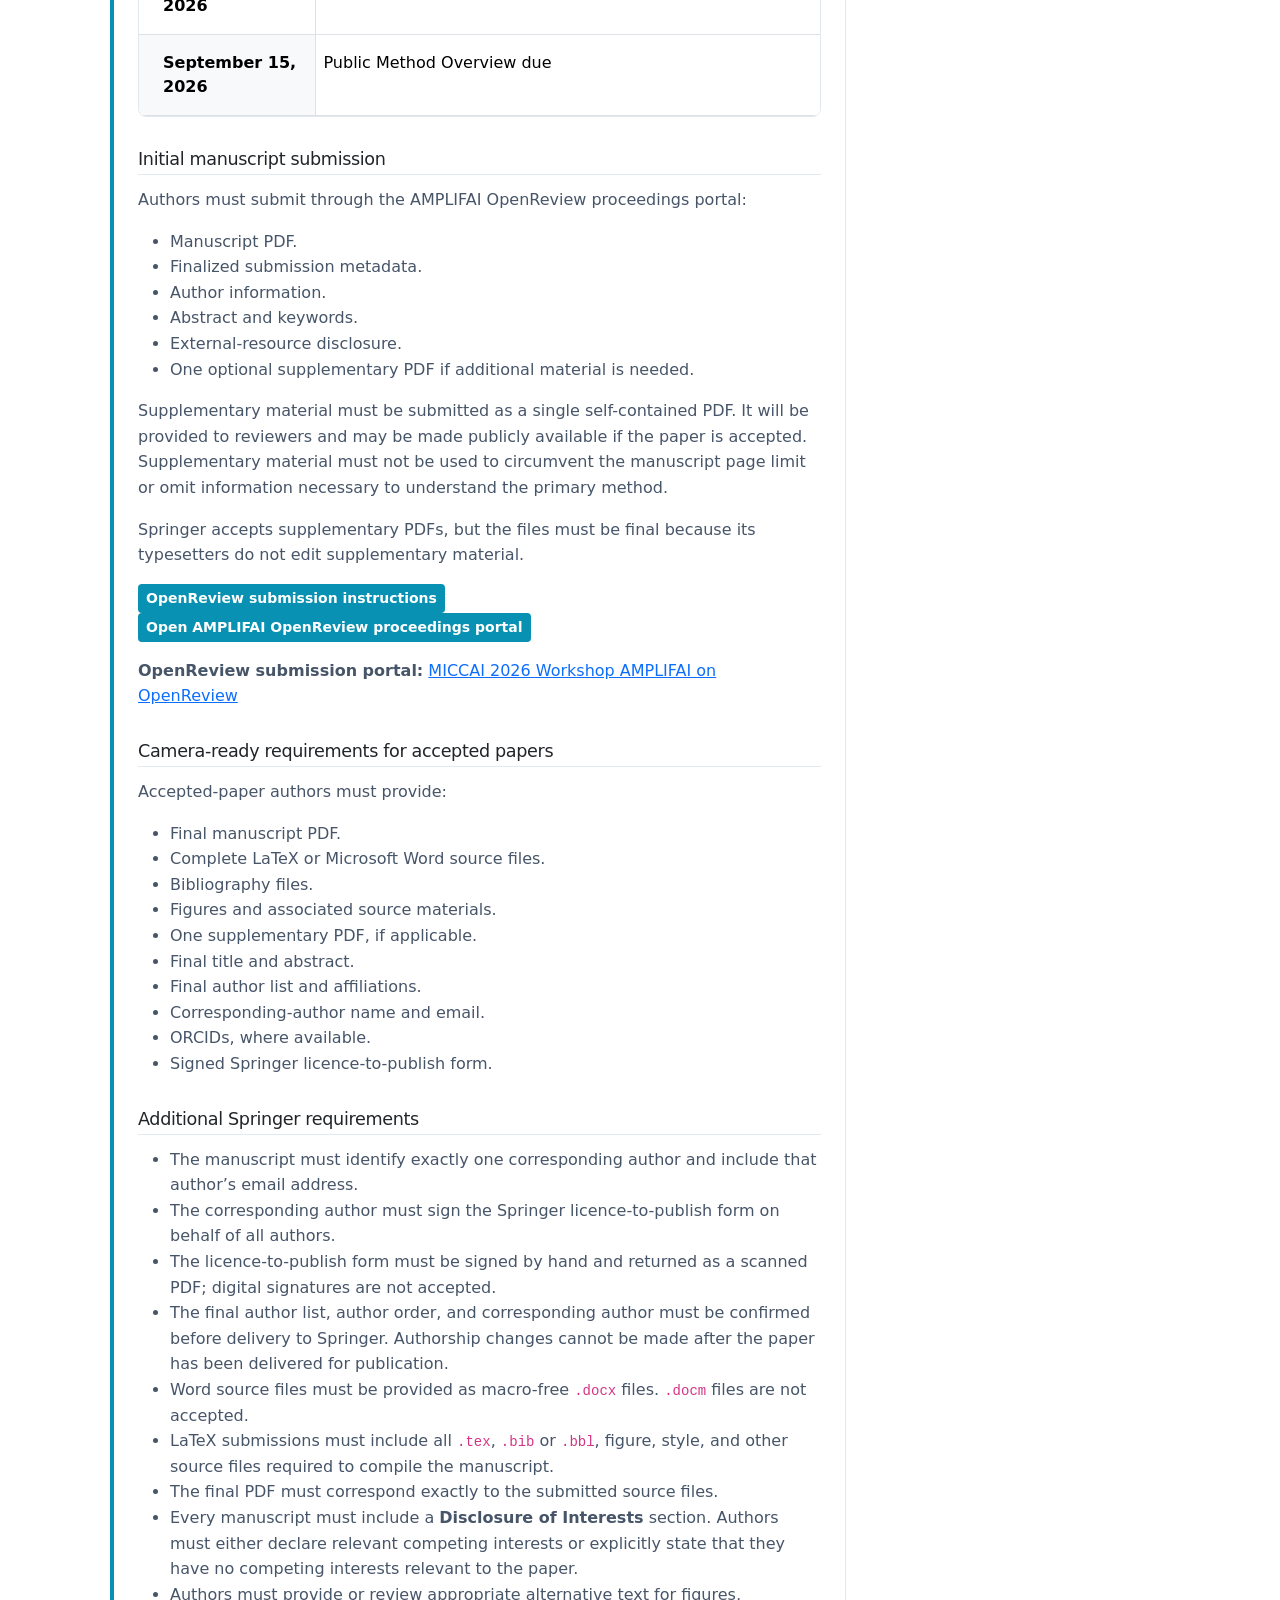
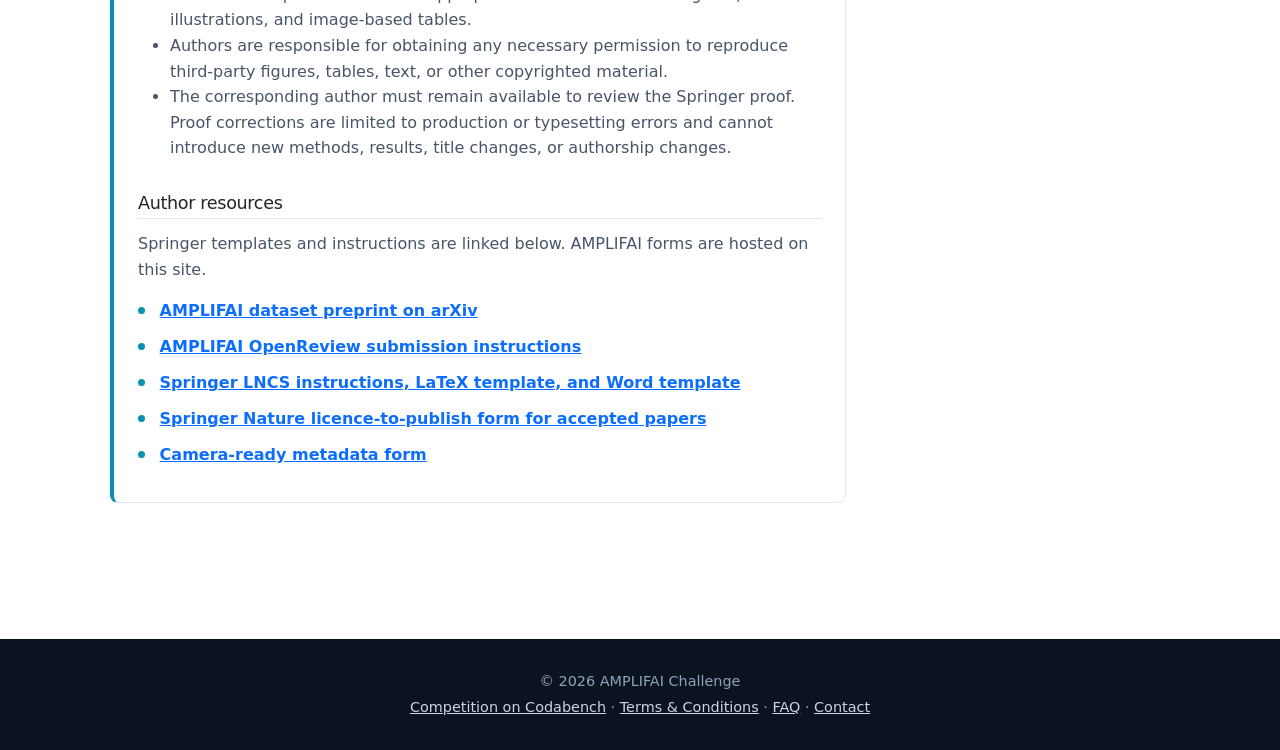
==== commit 4cca0ad3: "Updated with SE Event Schedule" ====
--- a/papers.html
+++ b/papers.html
@@ -118,8 +118,8 @@
 
     <div class="announcement-banner" role="status">
       <div class="container text-center">
-        <a class="announcement-banner-link" href="communications.html#proceedings-clarifications">
-          Important Notice, Please Read: August 13, 2026 - Proceedings clarifications and dataset preprint now available
+        <a class="announcement-banner-link" href="communications.html#miccai-satellite-event">
+          Important Notice, Please Read: September 1, 2026 - MICCAI 2026 satellite event date and session program now available
         </a>
       </div>
     </div>
--- a/assets/css/style.css
+++ b/assets/css/style.css
@@ -0,0 +1,884 @@
+/* AMPLIFAI challenge site - layout & theme */
+:root {
+  --amplifai-ink: #0b1220;
+  --amplifai-muted: #475569;
+  --amplifai-accent: #0891b2;
+  --amplifai-accent-deep: #0e7490;
+  --amplifai-surface: #f8fafc;
+  --amplifai-border: #e2e8f0;
+  --amplifai-hero-gradient: linear-gradient(135deg, #0b1220 0%, #134e4a 48%, #0e7490 100%);
+  --amplifai-navbar-top-height: 3.5rem;
+  --amplifai-navbar-nav-height: 2.625rem;
+  --amplifai-navbar-height: calc(var(--amplifai-navbar-top-height) + var(--amplifai-navbar-nav-height));
+  --amplifai-banner-height: 3.25rem;
+}
+
+@media (max-width: 991.98px) {
+  :root {
+    --amplifai-navbar-height: var(--amplifai-navbar-top-height);
+  }
+}
+
+html {
+  scroll-behavior: smooth;
+}
+
+body {
+  font-family: "Source Sans 3", system-ui, -apple-system, "Segoe UI", Roboto, sans-serif;
+  color: var(--amplifai-ink);
+  background: #fff;
+  padding-top: calc(var(--amplifai-navbar-height) + var(--amplifai-banner-height));
+}
+
+h1,
+h2,
+h3,
+.display-font {
+  font-family: "Outfit", system-ui, sans-serif;
+  letter-spacing: -0.02em;
+}
+
+.text-muted-amplifai {
+  color: var(--amplifai-muted) !important;
+}
+
+.navbar-brand {
+  font-family: "Outfit", system-ui, sans-serif;
+  font-weight: 700;
+  letter-spacing: -0.03em;
+  color: var(--amplifai-ink) !important;
+}
+
+.navbar-brand-logo {
+  height: 2.15rem;
+  width: auto;
+  display: block;
+}
+
+.site-header {
+  z-index: 1030;
+}
+
+.site-header-top-inner {
+  display: flex;
+  align-items: center;
+  justify-content: space-between;
+  gap: 1rem;
+  min-height: var(--amplifai-navbar-top-height);
+  padding-top: 0.35rem;
+  padding-bottom: 0.35rem;
+}
+
+.site-header-nav {
+  padding: 0;
+  background: var(--amplifai-surface);
+}
+
+.site-header-nav-links {
+  flex-wrap: wrap;
+}
+
+@media (min-width: 992px) {
+  .site-header-nav .navbar-collapse {
+    display: flex !important;
+  }
+
+  .site-header-nav-links .nav-link {
+    padding-top: 0.65rem;
+    padding-bottom: 0.65rem;
+    font-size: 0.95rem;
+  }
+}
+
+@media (max-width: 991.98px) {
+  .site-header-nav {
+    border-bottom: none !important;
+  }
+
+  .site-header-nav .container {
+    padding-left: 0;
+    padding-right: 0;
+  }
+
+  .site-header-nav .navbar-collapse {
+    background: #fff;
+    border-bottom: 1px solid var(--amplifai-border);
+    padding-left: 1rem;
+    padding-right: 1rem;
+  }
+}
+
+@media (min-width: 992px) {
+  .navbar-brand-logo {
+    height: 2.4rem;
+  }
+}
+
+.hero-brand-logo {
+  max-width: min(100%, 24rem);
+  height: auto;
+  display: block;
+}
+
+.nav-link {
+  font-weight: 500;
+  color: var(--amplifai-ink) !important;
+}
+
+.nav-link:hover,
+.nav-link:focus {
+  color: var(--amplifai-accent-deep) !important;
+}
+
+.btn-amplifai {
+  background: var(--amplifai-accent);
+  border: none;
+  color: #fff !important;
+  font-weight: 600;
+}
+
+.btn-amplifai:hover {
+  background: var(--amplifai-accent-deep);
+  color: #fff !important;
+}
+
+.hero {
+  background: var(--amplifai-hero-gradient);
+  color: #e2e8f0;
+  padding: 3.5rem 0 4rem;
+  margin-bottom: 0;
+}
+
+.hero h1 {
+  color: #fff;
+  font-size: clamp(2rem, 4vw, 2.85rem);
+}
+
+.hero .lead {
+  color: #cbd5e1;
+  max-width: 40rem;
+}
+
+.section-title {
+  font-size: 1.75rem;
+  margin-bottom: 1rem;
+  padding-bottom: 0.35rem;
+  border-bottom: 2px solid var(--amplifai-accent);
+  display: inline-block;
+}
+
+.section-block {
+  padding: 3.5rem 1.5rem;
+}
+
+@media (min-width: 768px) {
+  .section-block {
+    padding: 3.5rem 2rem;
+  }
+}
+
+@media (min-width: 1200px) {
+  .section-block {
+    padding: 4rem 2.5rem;
+  }
+}
+
+.section-block:nth-child(even) {
+  background: var(--amplifai-surface);
+}
+
+.card-amplifai {
+  border: 1px solid var(--amplifai-border);
+  border-radius: 0.5rem;
+  background: #fff;
+}
+
+footer.site-footer {
+  background: var(--amplifai-ink);
+  color: #94a3b8;
+  padding: 2rem 0;
+  margin-top: 2rem;
+  font-size: 0.9rem;
+  text-align: center !important;
+}
+
+footer.site-footer .container {
+  text-align: center !important;
+}
+
+footer.site-footer p {
+  text-align: center !important;
+}
+
+footer.site-footer a {
+  color: #cbd5e1;
+}
+
+footer.site-footer a:hover {
+  color: #fff;
+}
+
+.anchor-offset {
+  scroll-margin-top: calc(var(--amplifai-navbar-height) + var(--amplifai-banner-height) + 0.5rem);
+}
+
+.announcement-banner {
+  position: fixed;
+  top: var(--amplifai-navbar-height);
+  left: 0;
+  right: 0;
+  z-index: 1029;
+  min-height: var(--amplifai-banner-height);
+  display: flex;
+  align-items: center;
+  background: #fef08a;
+  border-bottom: 1px solid #eab308;
+  padding: 0.4rem 0;
+}
+
+.announcement-banner-link {
+  display: inline-block;
+  color: var(--amplifai-ink);
+  font-weight: 600;
+  font-size: 0.95rem;
+  line-height: 1.35;
+  text-decoration: none;
+}
+
+@media (max-width: 575.98px) {
+  .announcement-banner-link {
+    font-size: 0.85rem;
+  }
+}
+
+.announcement-banner-link:hover,
+.announcement-banner-link:focus {
+  color: var(--amplifai-accent-deep);
+  text-decoration: underline;
+}
+
+.communications-intro {
+  max-width: 42rem;
+}
+
+.faq-intro {
+  max-width: 42rem;
+}
+
+.faq-section-heading {
+  font-family: "Outfit", system-ui, sans-serif;
+  font-size: 1.25rem;
+  font-weight: 700;
+  color: var(--amplifai-ink);
+  margin: 0 0 1rem;
+}
+
+.faq-list {
+  max-width: 46rem;
+}
+
+.faq-contact-card {
+  max-width: 46rem;
+  overflow: hidden;
+}
+
+.faq-contact-card-body {
+  padding: 1.5rem;
+}
+
+.faq-page .communication-body {
+  padding: 1.25rem 1.5rem 1.5rem;
+}
+
+.faq-contact-heading {
+  font-size: 1.35rem;
+}
+
+.faq-contact-email {
+  font-family: "Outfit", system-ui, sans-serif;
+  font-size: 1.1rem;
+  font-weight: 600;
+}
+
+.faq-figure {
+  max-width: 46rem;
+  margin: 1.25rem 0 0;
+}
+
+.faq-figure img {
+  width: 100%;
+  height: auto;
+  border: 1px solid var(--amplifai-border);
+  border-radius: 0.5rem;
+}
+
+.faq-figure figcaption {
+  margin-top: 0.65rem;
+  font-size: 0.9rem;
+  color: var(--amplifai-muted);
+}
+
+.faq-steps {
+  margin: 1.25rem 0 0;
+  padding-left: 1.25rem;
+}
+
+.faq-steps > li {
+  margin-bottom: 1.75rem;
+}
+
+.faq-steps > li:last-child {
+  margin-bottom: 0;
+}
+
+.faq-steps > li > p {
+  margin-bottom: 0.75rem;
+}
+
+.faq-steps > li .faq-figure {
+  margin-top: 0;
+}
+
+.communications-list {
+  border: 1px solid var(--amplifai-border);
+  border-radius: 0.5rem;
+  overflow: hidden;
+  background: #fff;
+}
+
+.communication-item + .communication-item {
+  border-top: 1px solid var(--amplifai-border);
+}
+
+.communication-toggle {
+  display: flex;
+  align-items: center;
+  gap: 1rem;
+  width: 100%;
+  margin: 0;
+  padding: 1rem 1.25rem;
+  border: none;
+  background: var(--amplifai-surface);
+  color: var(--amplifai-ink);
+  text-align: left;
+  box-shadow: none;
+  cursor: pointer;
+  transition: background-color 0.15s ease, color 0.15s ease;
+}
+
+.communication-toggle:not(.collapsed) {
+  background: #fff;
+  box-shadow: inset 0 -1px 0 var(--amplifai-border);
+}
+
+.communication-toggle:hover,
+.communication-toggle:focus {
+  background: #fff;
+  color: var(--amplifai-accent-deep);
+  box-shadow: none;
+}
+
+.communication-toggle:focus-visible {
+  outline: 2px solid var(--amplifai-accent);
+  outline-offset: -2px;
+}
+
+.communication-meta {
+  display: grid;
+  grid-template-columns: minmax(7rem, 9rem) 1fr;
+  gap: 1rem 1.5rem;
+  align-items: baseline;
+  flex: 1;
+  min-width: 0;
+}
+
+.communication-meta.faq-question-meta {
+  display: block;
+  flex: 1;
+  min-width: 0;
+}
+
+.communication-meta.faq-question-meta .communication-subject {
+  display: block;
+  line-height: 1.5;
+  white-space: normal;
+}
+
+.communication-chevron {
+  flex-shrink: 0;
+  display: inline-flex;
+  align-items: center;
+  justify-content: center;
+  width: 1.75rem;
+  height: 1.75rem;
+  border-radius: 999px;
+  background: rgba(11, 18, 32, 0.06);
+  color: var(--amplifai-muted);
+  transition: transform 0.2s ease, background-color 0.2s ease, color 0.2s ease;
+}
+
+.communication-toggle:not(.collapsed) .communication-chevron {
+  transform: rotate(180deg);
+  color: var(--amplifai-accent-deep);
+  background: rgba(8, 145, 178, 0.12);
+}
+
+.communication-toggle:hover .communication-chevron,
+.communication-toggle:focus .communication-chevron {
+  color: var(--amplifai-accent-deep);
+  background: rgba(8, 145, 178, 0.12);
+}
+
+@media (max-width: 575.98px) {
+  .communication-meta {
+    grid-template-columns: 1fr;
+    gap: 0.25rem;
+  }
+}
+
+.communication-date {
+  font-size: 0.9rem;
+  font-weight: 600;
+  color: var(--amplifai-muted);
+  white-space: nowrap;
+}
+
+.communication-subject {
+  font-family: "Outfit", system-ui, sans-serif;
+  font-weight: 600;
+  font-size: 1rem;
+}
+
+.communication-body {
+  padding: 1.25rem 1.25rem 1.5rem;
+  color: var(--amplifai-muted);
+  line-height: 1.65;
+}
+
+.communication-body p:last-of-type {
+  margin-bottom: 0;
+}
+
+.communication-body ul {
+  margin-bottom: 1rem;
+  padding-left: 1.25rem;
+}
+
+.communication-body ol {
+  margin-bottom: 1rem;
+  padding-left: 1.35rem;
+}
+
+.communication-body li {
+  margin-bottom: 0.35rem;
+}
+
+.communication-signature {
+  margin-top: 1.25rem;
+  font-weight: 600;
+  color: var(--amplifai-ink);
+}
+
+.table-timeline th {
+  font-weight: 600;
+  width: 11rem;
+}
+
+.rules-prose {
+  max-width: 46rem;
+}
+
+.rules-prose h2 {
+  font-size: 1.25rem;
+  margin-top: 2.25rem;
+  margin-bottom: 0.75rem;
+  padding-bottom: 0.25rem;
+  border-bottom: 1px solid var(--amplifai-border);
+}
+
+.rules-prose h2:first-of-type {
+  margin-top: 0.5rem;
+}
+
+.rules-prose p,
+.rules-prose li {
+  color: var(--amplifai-muted);
+  line-height: 1.6;
+}
+
+.rules-prose ul {
+  margin-bottom: 1rem;
+}
+
+.background-categories-table {
+  font-size: 0.9rem;
+}
+
+.background-categories-table th {
+  white-space: nowrap;
+}
+
+.lirads-figure {
+  max-width: 56rem;
+}
+
+.lirads-figure img {
+  width: 100%;
+  height: auto;
+}
+
+.rules-prose .rules-meta {
+  font-size: 0.9rem;
+  margin-top: 2.5rem;
+  padding-top: 1rem;
+  border-top: 1px solid var(--amplifai-border);
+  color: var(--amplifai-muted);
+}
+
+.papers-intro {
+  max-width: 42rem;
+}
+
+.papers-notice {
+  max-width: 46rem;
+  margin-bottom: 2.5rem;
+  padding: 1.15rem 1.35rem;
+  border: 2px solid #eab308;
+  border-radius: 0.5rem;
+  background: #fefce8;
+  color: var(--amplifai-ink);
+  line-height: 1.65;
+}
+
+.papers-section {
+  max-width: 46rem;
+  margin-bottom: 2.5rem;
+  overflow: hidden;
+}
+
+.papers-section--required {
+  border-left: 4px solid #dc2626;
+}
+
+.papers-section--optional {
+  border-left: 4px solid var(--amplifai-accent);
+}
+
+.papers-section-header {
+  display: flex;
+  flex-wrap: wrap;
+  align-items: center;
+  gap: 0.75rem 1rem;
+  padding: 1.25rem 1.5rem;
+  background: var(--amplifai-surface);
+  border-bottom: 1px solid var(--amplifai-border);
+}
+
+.papers-section--required .papers-section-header {
+  background: #fef2f2;
+}
+
+.papers-section--optional .papers-section-header {
+  background: #ecfeff;
+}
+
+.papers-badge {
+  display: inline-block;
+  padding: 0.2rem 0.65rem;
+  border-radius: 999px;
+  font-size: 0.75rem;
+  font-weight: 700;
+  letter-spacing: 0.04em;
+  text-transform: uppercase;
+  white-space: nowrap;
+}
+
+.papers-badge--required {
+  background: #dc2626;
+  color: #fff;
+}
+
+.papers-badge--optional {
+  background: var(--amplifai-accent);
+  color: #fff;
+}
+
+.papers-section-body {
+  padding: 1.5rem;
+}
+
+.papers-section-body.rules-prose h3 {
+  font-size: 1.1rem;
+  margin-top: 2rem;
+  margin-bottom: 0.75rem;
+  padding-bottom: 0.25rem;
+  border-bottom: 1px solid var(--amplifai-border);
+}
+
+.papers-section-body.rules-prose h3:first-of-type {
+  margin-top: 0.25rem;
+}
+
+.papers-section-body.rules-prose ol {
+  margin-bottom: 1rem;
+  padding-left: 1.35rem;
+  color: var(--amplifai-muted);
+}
+
+.papers-section-body.rules-prose ol > li {
+  margin-bottom: 0.75rem;
+}
+
+.papers-deadline {
+  margin-top: 1.5rem;
+  padding-top: 1rem;
+  border-top: 1px solid var(--amplifai-border);
+}
+
+.papers-placeholder {
+  font-style: italic;
+  color: var(--amplifai-muted);
+}
+
+.papers-downloads {
+  margin-bottom: 0;
+  padding-left: 0;
+  list-style: none;
+}
+
+.papers-downloads li {
+  margin-bottom: 0.65rem;
+  padding-left: 1.35rem;
+  position: relative;
+}
+
+.papers-downloads li::before {
+  content: "";
+  position: absolute;
+  left: 0;
+  top: 0.55rem;
+  width: 0.45rem;
+  height: 0.45rem;
+  border-radius: 999px;
+  background: var(--amplifai-accent);
+}
+
+.papers-downloads a {
+  font-weight: 600;
+}
+
+.papers-bibtex {
+  max-width: 100%;
+  margin-bottom: 1.5rem;
+  padding: 1rem 1.15rem;
+  overflow-x: auto;
+  border: 1px solid var(--amplifai-border);
+  border-radius: 0.5rem;
+  background: var(--amplifai-surface);
+  font-size: 0.82rem;
+  line-height: 1.55;
+  color: var(--amplifai-ink);
+}
+
+.papers-bibtex code {
+  font-family: ui-monospace, SFMono-Regular, Menlo, Monaco, Consolas, "Liberation Mono", "Courier New", monospace;
+  white-space: pre;
+}
+
+.organizers-page-title {
+  margin-bottom: 1rem;
+}
+
+.organizers-intro {
+  margin-bottom: 0;
+  max-width: none;
+  line-height: 1.65;
+}
+
+.organizers-miccai-banner {
+  margin-top: 2rem;
+}
+
+.organizers-committee-heading {
+  font-size: clamp(1.75rem, 3vw, 2.25rem);
+  font-weight: 700;
+  color: var(--amplifai-ink);
+  margin: 3.5rem 0 2.25rem;
+  padding-bottom: 1rem;
+  letter-spacing: -0.03em;
+  border-bottom: 3px solid var(--amplifai-accent);
+}
+
+.organizers-group + .organizers-group {
+  margin-top: 5rem;
+  padding-top: 0.25rem;
+}
+
+.organizers-section-heading {
+  font-size: 1.15rem;
+  font-weight: 600;
+  color: var(--amplifai-accent-deep);
+  margin: 0;
+  padding-bottom: 0.65rem;
+  border-bottom: 2px solid var(--amplifai-border);
+}
+
+.organizers-institutes-heading {
+  font-size: 1.35rem;
+  font-weight: 700;
+  color: var(--amplifai-ink);
+  margin: 4rem 0 1.75rem;
+  padding-bottom: 0.65rem;
+  border-bottom: 3px solid var(--amplifai-accent);
+}
+
+.organizers-funding-list {
+  padding-left: 2rem;
+  list-style-position: outside;
+  max-width: none;
+}
+
+.organizers-funding-list li {
+  display: list-item;
+  padding-left: 0.35rem;
+  line-height: 1.65;
+}
+
+.organizers-funding-list li + li {
+  margin-top: 1rem;
+}
+
+.organizers-grid {
+  display: grid;
+  grid-template-columns: repeat(2, minmax(0, 1fr));
+  gap: 1.75rem 1.5rem;
+  margin-top: 1.75rem;
+}
+
+@media (min-width: 768px) {
+  .organizers-grid {
+    grid-template-columns: repeat(3, minmax(0, 1fr));
+  }
+}
+
+@media (min-width: 1200px) {
+  .organizers-grid {
+    grid-template-columns: repeat(5, minmax(0, 1fr));
+  }
+}
+
+.organizer-card {
+  text-align: center;
+}
+
+.organizer-card figure {
+  margin: 0;
+  border-radius: 0.5rem;
+  overflow: hidden;
+  border: 1px solid var(--amplifai-border);
+  background: var(--amplifai-surface);
+  aspect-ratio: 1;
+  padding: 0.375rem;
+}
+
+.organizer-card img {
+  width: 100%;
+  height: 100%;
+  object-fit: cover;
+  display: block;
+  border-radius: 0.35rem;
+}
+
+.organizer-card .organizer-name {
+  font-family: "Outfit", system-ui, sans-serif;
+  font-weight: 600;
+  font-size: 0.95rem;
+  margin: 0.65rem 0 0;
+  color: var(--amplifai-ink);
+  line-height: 1.25;
+}
+
+.organizer-card .organizer-title {
+  font-size: 0.85rem;
+  font-weight: 600;
+  color: var(--amplifai-ink);
+  margin: 0.35rem 0 0;
+  line-height: 1.35;
+}
+
+.organizer-card .organizer-affiliation {
+  font-size: 0.8rem;
+  font-weight: 400;
+  color: var(--amplifai-muted);
+  margin: 0.35rem 0 0;
+  line-height: 1.35;
+}
+
+.organizing-institutes-grid {
+  display: grid;
+  grid-template-columns: repeat(auto-fit, minmax(15rem, 1fr));
+  gap: 1.25rem;
+  align-items: stretch;
+}
+
+.organizing-institute-card {
+  display: flex;
+  flex-direction: column;
+  align-items: center;
+  justify-content: center;
+  padding: 1.25rem 1rem;
+  border: 1px solid var(--amplifai-border);
+  border-radius: 0.5rem;
+  background: #fff;
+  text-align: center;
+}
+
+.organizing-institute-img {
+  display: block;
+  margin: 0 auto;
+  max-width: 100%;
+  height: auto;
+  max-height: 4.25rem;
+  width: auto;
+  object-fit: contain;
+}
+
+.organizing-institute-img--svg {
+  max-height: 3.5rem;
+}
+
+@media print {
+  .announcement-banner {
+    display: none !important;
+  }
+
+  body {
+    padding-top: 0 !important;
+  }
+
+  /* Header is fixed on screen; in print, static flow so it appears once (top of p.1), not on every sheet */
+  .site-header,
+  nav.navbar,
+  .sticky-header {
+    position: static !important;
+    inset: auto !important;
+    display: block !important;
+    width: 100% !important;
+    box-shadow: none !important;
+    page-break-after: avoid;
+    break-after: avoid;
+  }
+
+  .navbar-collapse,
+  .navbar-collapse.collapse {
+    display: block !important;
+    visibility: visible !important;
+    height: auto !important;
+    overflow: visible !important;
+  }
+
+  .navbar-toggler {
+    display: none !important;
+  }
+}
+
